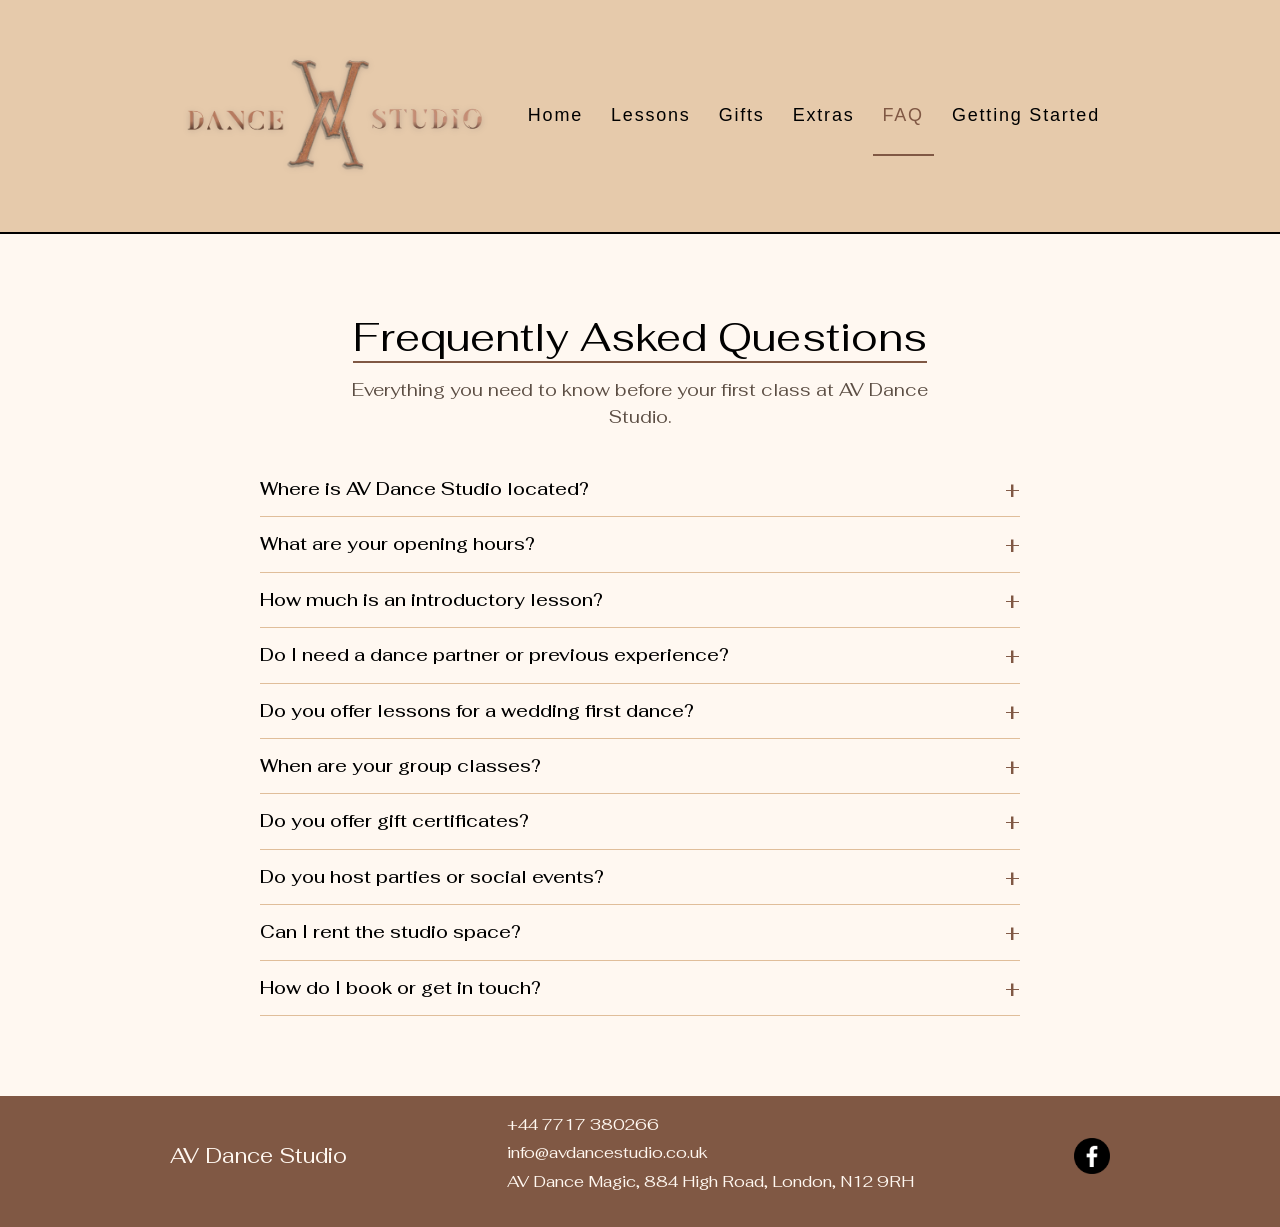
==== faq.html @ 324b555b "Add JavaScript functionality for navigation toggle and contact form submission; create new CSS style" ====
<!DOCTYPE html>
<html lang="en">
<head>
<meta charset="UTF-8">
<meta name="viewport" content="width=device-width, initial-scale=1.0">
<title>FAQs — Dance Classes & Lessons | AV Dance Studio, North Finchley</title>
<meta name="description" content="Got questions about dance classes in North Finchley? Find answers on pricing, partners, wedding lessons & more at AV Dance Studio.">
<link rel="canonical" href="https://www.avdancestudio.co.uk/faq.html">
<link rel="icon" type="image/webp" href="images/logo.webp">
<meta property="og:title" content="FAQs — Dance Classes & Lessons | AV Dance Studio">
<meta property="og:description" content="Got questions about dance classes in North Finchley? Find answers on pricing, partners, wedding lessons & more.">
<meta property="og:image" content="https://www.avdancestudio.co.uk/images/og-cover.webp">
<meta property="og:url" content="https://www.avdancestudio.co.uk/faq.html">
<meta property="og:type" content="website">
<meta property="og:locale" content="en_GB">
<script type="application/ld+json">
{
  "@context": "https://schema.org",
  "@type": "DanceSchool",
  "name": "AV Dance Studio",
  "image": "https://www.avdancestudio.co.uk/images/hero-bg.webp",
  "url": "https://www.avdancestudio.co.uk",
  "telephone": "+447717380266",
  "email": "info@avdancestudio.co.uk",
  "address": {
    "@type": "PostalAddress",
    "streetAddress": "884 High Road",
    "addressLocality": "London",
    "postalCode": "N12 9RH",
    "addressCountry": "GB"
  },
  "geo": {
    "@type": "GeoCoordinates",
    "latitude": "51.6156",
    "longitude": "-0.1731"
  },
  "areaServed": ["North Finchley", "North London", "London", "Barnet", "Finchley"],
  "openingHoursSpecification": [
    {
      "@type": "OpeningHoursSpecification",
      "dayOfWeek": ["Monday", "Tuesday", "Wednesday", "Thursday", "Friday"],
      "opens": "10:00",
      "closes": "21:00"
    }
  ],
  "priceRange": "££",
  "sameAs": [
    "https://www.facebook.com/avdancemagic"
  ]
}
</script>
<script type="application/ld+json">
{
  "@context": "https://schema.org",
  "@type": "FAQPage",
  "mainEntity": [
    {
      "@type": "Question",
      "name": "Where is AV Dance Studio located?",
      "acceptedAnswer": { "@type": "Answer", "text": "884 High Road, North Finchley, London N12 9RH." }
    },
    {
      "@type": "Question",
      "name": "What are your opening hours?",
      "acceptedAnswer": { "@type": "Answer", "text": "Monday to Friday, 10:00-21:00." }
    },
    {
      "@type": "Question",
      "name": "How much is an introductory lesson?",
      "acceptedAnswer": { "@type": "Answer", "text": "£20 for a single New Student Introductory lesson, or £25 for a couple." }
    },
    {
      "@type": "Question",
      "name": "Do I need a dance partner or previous experience?",
      "acceptedAnswer": { "@type": "Answer", "text": "No. Our beginner lessons welcome total beginners, with or without a partner." }
    },
    {
      "@type": "Question",
      "name": "Do you offer lessons for a wedding first dance?",
      "acceptedAnswer": { "@type": "Answer", "text": "Yes. Our Wedding Package includes 3 personal lessons for £180." }
    },
    {
      "@type": "Question",
      "name": "When are your group classes?",
      "acceptedAnswer": { "@type": "Answer", "text": "Every Wednesday and Saturday, £15 per person." }
    },
    {
      "@type": "Question",
      "name": "Do you offer gift certificates?",
      "acceptedAnswer": { "@type": "Answer", "text": "Yes, from £35 for a Children's Sample Lesson up to £260 (£280 for couples) for our Introductory Program." }
    },
    {
      "@type": "Question",
      "name": "Do you host parties or social events?",
      "acceptedAnswer": { "@type": "Answer", "text": "Yes. Children's balloon parties are £10 per hour per child, and our Latino Party for Adults runs every second Saturday at £15 per person." }
    },
    {
      "@type": "Question",
      "name": "Can I rent the studio space?",
      "acceptedAnswer": { "@type": "Answer", "text": "Yes. Contact us for details and availability on renting our main studio." }
    },
    {
      "@type": "Question",
      "name": "How do I book or get in touch?",
      "acceptedAnswer": { "@type": "Answer", "text": "Call +44 7717 380266, email info@avdancestudio.co.uk, or fill out the contact form." }
    }
  ]
}
</script>
<link rel="stylesheet" href="styles.css">
</head>
<body>

<a href="#faq" class="skip-link">Skip to main content</a>

<header class="site-header">
  <div class="header-inner">
    <a href="index.html" class="brand">
      <img src="images/logo.webp" width="1500" height="567" loading="lazy" alt="AV Dance Studio logo" class="brand-logo">
    </a>
    <nav class="main-nav">
      <ul>
        <li><a href="index.html">Home</a></li>
        <li><a href="lessons.html">Lessons</a></li>
        <li><a href="gifts.html">Gifts</a></li>
        <li><a href="other-services.html">Extras</a></li>
        <li><a href="faq.html" class="active">FAQ</a></li>
        <li><a href="getting-started.html">Getting Started</a></li>
      </ul>
    </nav>
  </div>
  <button class="nav-toggle" id="nav-toggle" aria-label="Toggle navigation" aria-expanded="false">
    <span></span><span></span><span></span>
  </button>
  <nav class="mobile-nav" id="main-nav">
    <ul>
      <li><a href="index.html">Home</a></li>
      <li><a href="lessons.html">Lessons</a></li>
      <li><a href="gifts.html">Gifts</a></li>
      <li><a href="other-services.html">Extras</a></li>
      <li><a href="faq.html" class="active">FAQ</a></li>
      <li><a href="getting-started.html">Getting Started</a></li>
    </ul>
  </nav>
</header>

<section class="faq" id="faq">
  <div class="container">
    <h1 class="page-title">Frequently Asked Questions</h1>
    <p class="section-intro">Everything you need to know before your first class at AV Dance Studio.</p>
    <div class="faq-list">
      <details class="faq-item">
        <summary>Where is AV Dance Studio located?</summary>
        <p>884 High Road, North Finchley, London N12 9RH.</p>
      </details>
      <details class="faq-item">
        <summary>What are your opening hours?</summary>
        <p>Monday to Friday, 10:00-21:00.</p>
      </details>
      <details class="faq-item">
        <summary>How much is an introductory lesson?</summary>
        <p>£20 for a single New Student <a href="lessons.html" class="text-link">Introductory lesson</a>, or £25 for a couple.</p>
      </details>
      <details class="faq-item">
        <summary>Do I need a dance partner or previous experience?</summary>
        <p>No. Our <a href="lessons.html" class="text-link">beginner lessons</a> welcome total beginners, with or without a partner.</p>
      </details>
      <details class="faq-item">
        <summary>Do you offer lessons for a wedding first dance?</summary>
        <p>Yes. Our <a href="lessons.html" class="text-link">Wedding Package</a> includes 3 personal lessons for £180.</p>
      </details>
      <details class="faq-item">
        <summary>When are your group classes?</summary>
        <p>Every Wednesday and Saturday, £15 per person — see <a href="other-services.html" class="text-link">Group Classes</a> for more.</p>
      </details>
      <details class="faq-item">
        <summary>Do you offer gift certificates?</summary>
        <p>Yes, from £35 up to £260 (£280 for couples) — see our full <a href="gifts.html" class="text-link">Gift Certificates</a> pricing.</p>
      </details>
      <details class="faq-item">
        <summary>Do you host parties or social events?</summary>
        <p>Yes. Children's parties, adult Latino nights, and studio hire — see <a href="other-services.html" class="text-link">Extras</a> for details.</p>
      </details>
      <details class="faq-item">
        <summary>Can I rent the studio space?</summary>
        <p>Yes. <a href="getting-started.html" class="text-link">Contact us</a> for details and availability on renting our main studio.</p>
      </details>
      <details class="faq-item">
        <summary>How do I book or get in touch?</summary>
        <p>Call +44 7717 380266, email info@avdancestudio.co.uk, or fill out the <a href="getting-started.html" class="text-link">contact form</a>.</p>
      </details>
    </div>
  </div>
</section>

<footer class="site-footer">
  <div class="container footer-grid">
    <p class="footer-title">AV Dance Studio</p>
    <div class="footer-contact">
      <p><a href="tel:+447717380266">+44 7717 380266</a></p>
      <p><a href="mailto:info@avdancestudio.co.uk">info@avdancestudio.co.uk</a></p>
      <p>AV Dance Magic, 884 High Road, London, N12 9RH</p>
    </div>
    <a href="https://www.facebook.com/avdancemagic" target="_blank" rel="noopener" class="footer-social">
      <img src="images/facebook.webp" width="201" height="201" loading="lazy" alt="AV Dance Studio on Facebook">
    </a>
  </div>
</footer>

<script src="script.js" defer></script>
</body>
</html>
---- styles.css ----
@import url('https://fonts.googleapis.com/css2?family=Fahkwang:wght@300;400;500;600&display=swap');

:root {
  --cream: #FFF8F1;
  --brown: #5B4D43;
  --copper: #805844;
  --tan: #E0BE9A;
  --box-bg: rgba(224, 190, 154, 0.8);
  --black: #000000;
  --gray: #E2E2E2;
  --success: #05C8A1;
  --font: 'Fahkwang', sans-serif;
  --font-nav: 'Helvetica Neue', Helvetica, Arial, sans-serif;
}

* { box-sizing: border-box; margin: 0; padding: 0; }

html { scroll-behavior: smooth; }

#top, #about, #lessons, #gifts, #other-services, #faq, #getting-started {
  scroll-margin-top: 152px;
}

body {
  font-family: var(--font);
  color: var(--black);
  background: var(--cream);
  line-height: 1.4em;
}

img { max-width: 100%; display: block; }

.container {
  max-width: 980px;
  margin: 0 auto;
  padding: 0 20px;
}

a { color: inherit; text-decoration: none; }

h1, h2, h3, p { font-family: var(--font); font-weight: 400; }

/* Shared page title (About Us, Lessons, Gift Certificates, FAQ, Start Dancing Today) */
.page-title {
  font-size: 40px;
  font-weight: 400;
  line-height: 1.15em;
  text-align: center;
  overflow-wrap: break-word;
  margin-bottom: 16px;
  text-decoration: underline;
  text-decoration-color: var(--copper);
  text-decoration-thickness: 2px;
  text-underline-offset: 10px;
}

/* Skip link */
.skip-link {
  position: absolute;
  top: -40px;
  left: 0;
  background: #000;
  color: #fff;
  padding: 8px 16px;
  z-index: 1000;
  text-decoration: none;
  font-size: 14px;
  transition: top 0.2s ease;
}

.skip-link:focus {
  top: 0;
}

/* Header / Nav */
.site-header {
  background: var(--box-bg);
  border-bottom: 2px solid var(--black);
  position: sticky;
  top: 0;
  z-index: 100;
}

.header-inner {
  max-width: 980px;
  margin: 0 auto;
  padding: 56px 20px;
  display: flex;
  align-items: center;
  justify-content: space-between;
  gap: 24px;
  min-height: 170px;
  position: relative;
  transition: padding 0.2s ease, min-height 0.2s ease;
}

.brand-logo {
  height: 120px;
  width: auto;
  filter: drop-shadow(0 1px 3px rgba(0, 0, 0, 0.18));
  transition: height 0.2s ease;
}

.main-nav ul {
  list-style: none;
  display: flex;
  gap: 8px;
}

.main-nav a {
  display: block;
  padding: 28px 10px;
  font-family: var(--font-nav);
  font-size: 18px;
  letter-spacing: 0.1em;
  color: var(--black);
  border-bottom: 2px solid transparent;
  transition: border-color 0.2s ease;
  white-space: nowrap;
}

.main-nav a:hover,
.main-nav a:focus {
  border-bottom-color: var(--black);
  text-decoration: underline;
}

.main-nav a.active {
  color: var(--copper);
  border-bottom-color: var(--copper);
}

.mobile-nav { display: none; }

.nav-toggle {
  display: none;
  flex-direction: column;
  justify-content: space-between;
  width: 28px;
  height: 20px;
  background: none;
  border: none;
  cursor: pointer;
  padding: 0;
  position: absolute;
  top: 50%;
  right: 20px;
  transform: translateY(-50%);
}

.nav-toggle span {
  display: block;
  height: 2px;
  width: 100%;
  background: var(--black);
}

/* Hero */
.hero {
  position: relative;
  min-height: 480px;
  display: flex;
  align-items: center;
  justify-content: center;
  overflow: hidden;
}

.hero-bg {
  position: absolute;
  inset: 0;
  width: 100%;
  height: 100%;
  object-fit: cover;
  object-position: 53% 0%;
}

.hero-overlay {
  position: absolute;
  inset: 0;
  background: rgba(0, 0, 0, 0.25);
}

.hero-content {
  position: relative;
  z-index: 1;
  text-align: center;
  color: var(--cream);
  padding: 40px 20px;
}

.hero-content h1 {
  font-size: 60px;
  line-height: 1.15em;
  text-transform: uppercase;
  margin-bottom: 8px;
}

.hero-content h2 {
  font-size: 32px;
  line-height: 1.4em;
  font-weight: 400;
}

/* About */
.about { padding: 80px 0; }

.about-grid {
  display: flex;
  gap: 60px;
  align-items: flex-start;
}

.about-heading {
  flex: 0 0 38%;
  min-width: 0;
}

.about-text {
  flex: 1 1 62%;
  min-width: 0;
}

.about-text p { font-size: 16px; margin-bottom: 16px; }

.about-cta {
  margin-top: 48px;
  text-align: center;
  font-size: 20px;
  font-weight: 700;
}

.cta-link {
  color: var(--copper);
  text-decoration: underline;
  font-weight: 700;
}

.cta-link:hover { color: var(--brown); }

.text-link {
  color: var(--copper);
  text-decoration: underline;
}

.text-link:hover { color: var(--brown); }

/* Sections shared */
.lessons, .gifts { padding: 80px 0; }
.lessons { background: var(--cream); }
.gifts { background: #FBF3E9; }

.section-intro {
  max-width: 640px;
  margin: 0 auto 48px;
  text-align: center;
  font-size: 18px;
  line-height: 1.5em;
  color: var(--brown);
}

/* Other Services subsections */
.subsection { margin-top: 56px; }
.subsection:first-of-type { margin-top: 0; }

.subsection-title {
  font-size: 26px;
  font-weight: 500;
  text-align: center;
  color: var(--copper);
  margin-bottom: 24px;
  padding-bottom: 12px;
  border-bottom: 1px solid var(--tan);
}

/* Row cards: always their natural (original) size. Only the Gift
   Certificates section is allowed to place two side by side, and only
   once the screen is wide enough to fit two of them at once. */
.rows {
  display: grid;
  grid-template-columns: minmax(min(660px, 100%), 660px);
  justify-content: center;
  gap: 32px;
}

.gifts .container {
  max-width: 1420px;
}

.gifts .rows {
  grid-template-columns: repeat(auto-fit, minmax(min(660px, 100%), 660px));
}

/* Once there's room for two gift boxes side by side, the outer margin
   can shrink, but a visible gap from the edge must remain. */
@media (min-width: 1392px) {
  .gifts .container {
    padding: 0 10px;
  }
}

.row-card {
  background: var(--box-bg);
  display: flex;
  align-items: stretch;
  gap: 24px;
  overflow: hidden;
  height: 260px;
  min-width: 0;
}

.row-card img {
  flex: 0 0 240px;
  width: 240px;
  height: 100%;
  object-fit: cover;
}

.row-card img.logo-fill {
  object-fit: contain;
  background: var(--box-bg);
}

.row-content {
  flex: 1 1 auto;
  min-width: 0;
  padding: 20px 20px 20px 0;
  display: flex;
  flex-direction: column;
  justify-content: center;
  gap: 4px;
  overflow: hidden;
}

.card-title { font-size: 22px; font-weight: 400; margin-bottom: 4px; line-height: 1.2em; }
.row-content p { font-size: 16px; }

.row-content ul {
  list-style: none;
  font-size: 14px;
  margin-bottom: 4px;
}

.btn {
  display: inline-block;
  align-self: flex-start;
  margin-top: 16px;
  padding: 12px 28px;
  background: var(--copper);
  color: var(--cream);
  font-family: var(--font-nav);
  font-size: 14px;
  letter-spacing: 0.02em;
  border: 1px solid var(--copper);
  transition: all 0.2s ease;
  cursor: pointer;
}

.btn:hover {
  background: var(--cream);
  color: var(--copper);
}

.row-content .btn {
  margin-top: 8px;
  padding: 8px 22px;
  flex-shrink: 0;
}

/* FAQ */
.faq { background: var(--cream); padding: 80px 0; }

.faq-list {
  max-width: 760px;
  margin: 0 auto;
  display: flex;
  flex-direction: column;
  gap: 16px;
}

.faq-item {
  border-bottom: 1px solid var(--tan);
  padding-bottom: 16px;
}

.faq-item summary {
  cursor: pointer;
  font-size: 18px;
  font-weight: 500;
  list-style: none;
  position: relative;
  padding-right: 32px;
}

.faq-item summary::-webkit-details-marker { display: none; }

.faq-item summary::after {
  content: '+';
  position: absolute;
  right: 0;
  top: 0;
  font-size: 22px;
  color: var(--copper);
}

.faq-item[open] summary::after { content: '\2212'; }

.faq-item p {
  font-size: 16px;
  line-height: 1.5em;
  margin-top: 8px;
}

/* Getting Started */
.cta { background: var(--cream); padding: 80px 0; }

.cta-panel-grid {
  display: flex;
  gap: 60px;
  align-items: flex-start;
}

.cta-info {
  flex: 1 1 50%;
  min-width: 0;
}

.cta-info p { font-size: 16px; line-height: 1.6em; margin-bottom: 16px; color: var(--black); }

.contact-form {
  flex: 1 1 50%;
  min-width: 0;
  display: flex;
  flex-direction: column;
  gap: 20px;
}

.field { display: flex; flex-direction: column; gap: 6px; }

.field label { font-size: 14px; color: var(--black); }

.field input,
.field select,
.field textarea {
  font-family: var(--font-nav);
  font-size: 16px;
  padding: 12px;
  border: 1px solid var(--black);
  background: var(--cream);
  color: var(--black);
}

.field input:focus,
.field select:focus,
.field textarea:focus {
  outline: none;
  border-width: 2px;
}

.field textarea { min-height: 100px; resize: vertical; }

.contact-form .btn { align-self: center; }

.form-success {
  text-align: center;
  color: var(--success);
  font-size: 21px;
  margin-top: 8px;
}

/* Footer */
.site-footer {
  background: var(--copper);
  color: var(--cream);
  padding: 18px 0 28px;
}

.footer-grid {
  display: flex;
  align-items: center;
  justify-content: space-between;
  flex-wrap: wrap;
  gap: 24px;
}

.footer-title { font-size: 21px; }

.footer-contact p { font-size: 16px; margin-bottom: 6px; }

.footer-social img { width: 36px; height: 36px; }

/* Shrink the sticky header on short viewports so it doesn't eat the screen */
@media (max-height: 700px) {
  .header-inner {
    padding: 14px 20px;
    min-height: auto;
  }

  .brand-logo { height: 56px; }

  .main-nav a { padding: 10px; }
}

/* Responsive */
@media (max-width: 600px) {
  .row-card { flex-direction: column; height: auto; }
  .row-card img { width: 100%; flex-basis: auto; height: 180px; }
  .row-content { padding: 16px; justify-content: flex-start; }
}

@media (max-width: 767px) {
  .header-inner {
    display: flex;
    justify-content: flex-start;
    padding: 20px 20px;
    min-height: auto;
  }

  .brand-logo { height: 56px; }

  .main-nav { display: none; }

  .mobile-nav {
    position: absolute;
    top: 100%;
    left: 0;
    right: 0;
    background: var(--cream);
    border-bottom: 2px solid var(--black);
    display: none;
  }

  .mobile-nav.open { display: block; }

  .mobile-nav ul {
    list-style: none;
    flex-direction: column;
    gap: 0;
  }

  .mobile-nav a {
    display: block;
    padding: 16px 20px;
    font-family: var(--font-nav);
    font-size: 16px;
    letter-spacing: 0.1em;
    color: var(--black);
    border-bottom: 1px solid var(--gray);
  }

  .mobile-nav a.active {
    color: var(--copper);
    font-weight: 600;
  }

  .nav-toggle { display: flex; }

  #top, #about, #lessons, #gifts, #other-services, #faq, #getting-started {
    scroll-margin-top: 80px;
  }

  .hero-content h1 { font-size: 34px; }
  .hero-content h2 { font-size: 20px; }

  .about-grid { flex-direction: column; gap: 24px; }
  .about-heading { flex-basis: auto; }
  .about-text { flex-basis: auto; }

  .page-title { font-size: 26px; }
  .subsection-title { font-size: 20px; }
  .section-intro { font-size: 16px; }

  .cta-panel-grid { flex-direction: column; gap: 40px; }
  .cta-info, .contact-form { flex-basis: auto; }

  .footer-grid { flex-direction: column; text-align: center; }
}
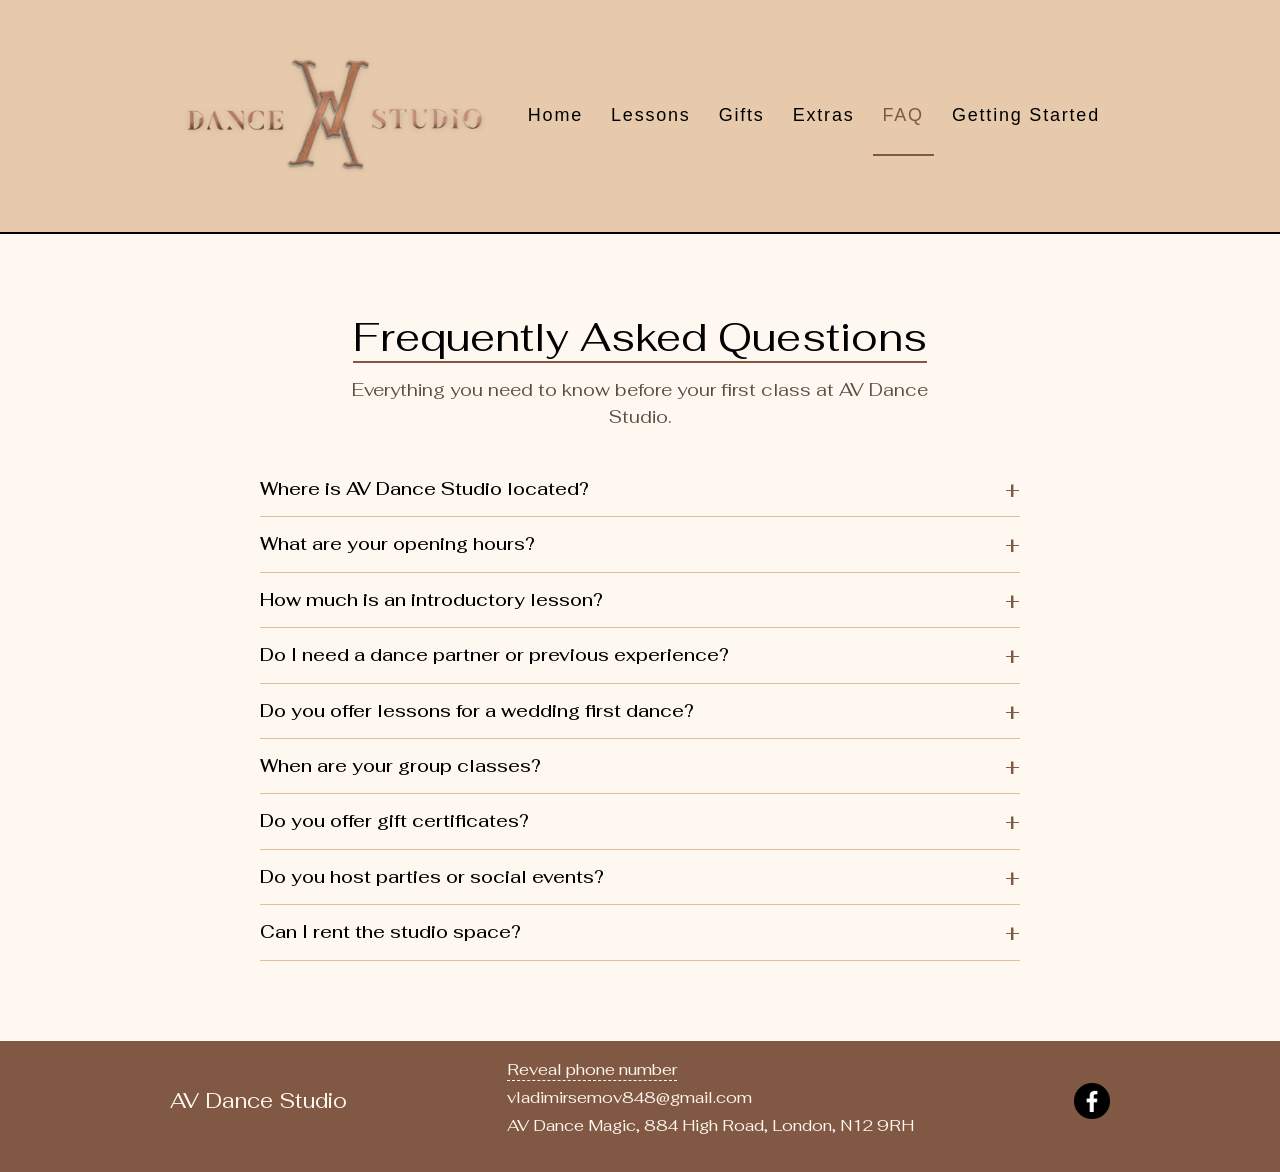
==== commit 86eff1b6: "Implement phone reveal feature in footer; update contact details and enhance styling" ====
--- a/faq.html
+++ b/faq.html
@@ -98,11 +98,6 @@
       "@type": "Question",
       "name": "Can I rent the studio space?",
       "acceptedAnswer": { "@type": "Answer", "text": "Yes. Contact us for details and availability on renting our main studio." }
-    },
-    {
-      "@type": "Question",
-      "name": "How do I book or get in touch?",
-      "acceptedAnswer": { "@type": "Answer", "text": "Call +44 7717 380266, email info@avdancestudio.co.uk, or fill out the contact form." }
     }
   ]
 }
@@ -185,10 +180,6 @@
         <summary>Can I rent the studio space?</summary>
         <p>Yes. <a href="getting-started.html" class="text-link">Contact us</a> for details and availability on renting our main studio.</p>
       </details>
-      <details class="faq-item">
-        <summary>How do I book or get in touch?</summary>
-        <p>Call +44 7717 380266, email info@avdancestudio.co.uk, or fill out the <a href="getting-started.html" class="text-link">contact form</a>.</p>
-      </details>
     </div>
   </div>
 </section>
@@ -197,8 +188,8 @@
   <div class="container footer-grid">
     <p class="footer-title">AV Dance Studio</p>
     <div class="footer-contact">
-      <p><a href="tel:+447717380266">+44 7717 380266</a></p>
-      <p><a href="mailto:info@avdancestudio.co.uk">info@avdancestudio.co.uk</a></p>
+      <p><span class="footer-phone-reveal" role="button" tabindex="0">Reveal phone number</span></p>
+      <p><a href="mailto:vladimirsemov848@gmail.com">vladimirsemov848@gmail.com</a></p>
       <p>AV Dance Magic, 884 High Road, London, N12 9RH</p>
     </div>
     <a href="https://www.facebook.com/avdancemagic" target="_blank" rel="noopener" class="footer-social">
--- a/styles.css
+++ b/styles.css
@@ -4,6 +4,8 @@
   --cream: #FFF8F1;
   --brown: #5B4D43;
   --copper: #805844;
+  --gold: #C9A227;
+  --crimson: #6E0D25;
   --tan: #E0BE9A;
   --box-bg: rgba(224, 190, 154, 0.8);
   --black: #000000;
@@ -26,6 +28,34 @@
   color: var(--black);
   background: var(--cream);
   line-height: 1.4em;
+}
+
+/* Custom cursor trail: fading music notes */
+.cursor-note {
+  position: fixed;
+  top: 0;
+  left: 0;
+  pointer-events: none;
+  z-index: 9999;
+  font-size: 20px;
+  line-height: 1;
+  color: var(--copper);
+  animation: note-fade 900ms ease-out forwards;
+}
+
+@keyframes note-fade {
+  0% {
+    opacity: 0.9;
+    transform: translate(-50%, -50%) rotate(var(--note-rot, 0deg)) scale(1);
+  }
+  100% {
+    opacity: 0;
+    transform: translate(-50%, -50%) rotate(var(--note-rot, 0deg)) translateY(-16px) scale(0.8);
+  }
+}
+
+@media (hover: none), (pointer: coarse) {
+  .cursor-note { display: none; }
 }
 
 img { max-width: 100%; display: block; }
@@ -426,45 +456,57 @@
 
 .cta-info p { font-size: 16px; line-height: 1.6em; margin-bottom: 16px; color: var(--black); }
 
-.contact-form {
+/* Phone reveal / callback request */
+.contact-options {
   flex: 1 1 50%;
   min-width: 0;
   display: flex;
   flex-direction: column;
-  gap: 20px;
-}
-
-.field { display: flex; flex-direction: column; gap: 6px; }
-
-.field label { font-size: 14px; color: var(--black); }
-
-.field input,
-.field select,
-.field textarea {
+}
+
+.contact-buttons-row {
+  display: flex;
+  flex-direction: column;
+  align-items: center;
+  gap: 12px;
+}
+
+.contact-btn {
+  display: inline-flex;
+  align-items: center;
+  justify-content: center;
+  align-self: center;
+  gap: 10px;
+  width: 300px;
+  max-width: 100%;
   font-family: var(--font-nav);
-  font-size: 16px;
-  padding: 12px;
-  border: 1px solid var(--black);
-  background: var(--cream);
+  font-size: 17px;
+  letter-spacing: 0.02em;
+  padding: 16px 36px;
+  margin-top: 0;
+}
+
+.phone-icon {
+  width: 16px;
+  height: 16px;
+  flex-shrink: 0;
+}
+
+.phone-link {
+  display: inline-block;
   color: var(--black);
-}
-
-.field input:focus,
-.field select:focus,
-.field textarea:focus {
-  outline: none;
-  border-width: 2px;
-}
-
-.field textarea { min-height: 100px; resize: vertical; }
-
-.contact-form .btn { align-self: center; }
-
-.form-success {
-  text-align: center;
-  color: var(--success);
-  font-size: 21px;
-  margin-top: 8px;
+  font-size: 20px;
+  font-weight: 700;
+  border-bottom: 2px solid var(--copper);
+}
+
+.phone-link:hover { color: var(--copper); }
+
+.callback-divider {
+  font-size: 12px;
+  letter-spacing: 0.1em;
+  text-transform: uppercase;
+  color: var(--brown);
 }
 
 /* Footer */
@@ -485,6 +527,14 @@
 .footer-title { font-size: 21px; }
 
 .footer-contact p { font-size: 16px; margin-bottom: 6px; }
+
+.footer-phone-reveal {
+  cursor: pointer;
+  border-bottom: 1px dashed var(--cream);
+  transition: opacity 0.2s ease;
+}
+
+.footer-phone-reveal:hover { opacity: 0.75; }
 
 .footer-social img { width: 36px; height: 36px; }
 
@@ -570,7 +620,7 @@
   .section-intro { font-size: 16px; }
 
   .cta-panel-grid { flex-direction: column; gap: 40px; }
-  .cta-info, .contact-form { flex-basis: auto; }
+  .cta-info, .contact-options { flex-basis: auto; }
 
   .footer-grid { flex-direction: column; text-align: center; }
 }
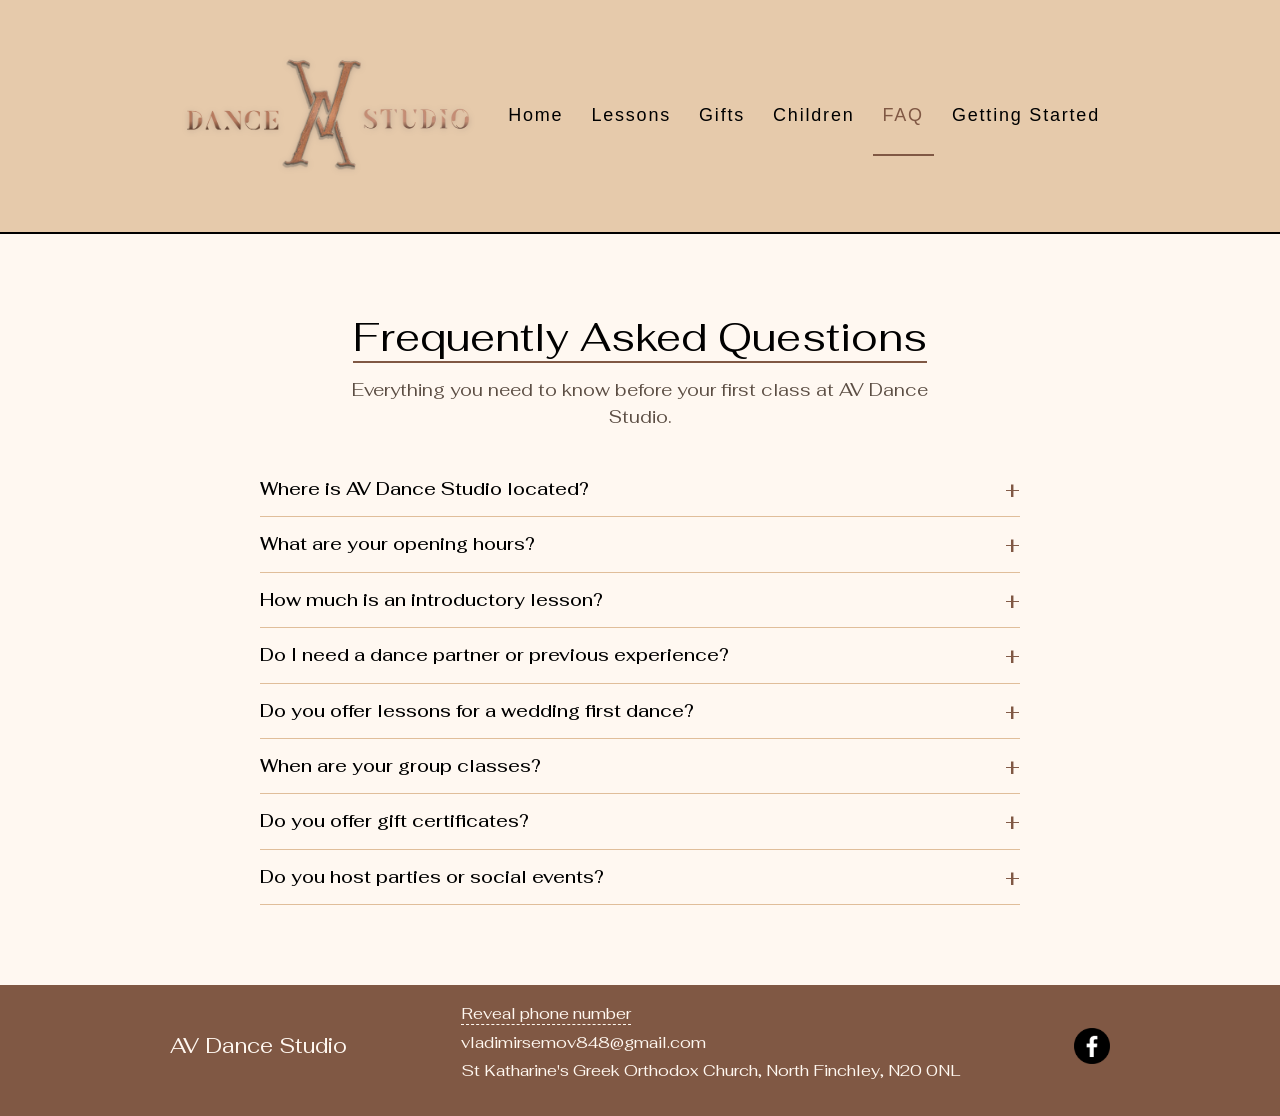
==== commit b270ad5b: "Update contact information across multiple pages; replace old address with new location and enhance " ====
--- a/faq.html
+++ b/faq.html
@@ -24,15 +24,10 @@
   "email": "info@avdancestudio.co.uk",
   "address": {
     "@type": "PostalAddress",
-    "streetAddress": "884 High Road",
-    "addressLocality": "London",
-    "postalCode": "N12 9RH",
+    "streetAddress": "St Katharine's Greek Orthodox Church",
+    "addressLocality": "North Finchley",
+    "postalCode": "N20 0NL",
     "addressCountry": "GB"
-  },
-  "geo": {
-    "@type": "GeoCoordinates",
-    "latitude": "51.6156",
-    "longitude": "-0.1731"
   },
   "areaServed": ["North Finchley", "North London", "London", "Barnet", "Finchley"],
   "openingHoursSpecification": [
@@ -57,7 +52,7 @@
     {
       "@type": "Question",
       "name": "Where is AV Dance Studio located?",
-      "acceptedAnswer": { "@type": "Answer", "text": "884 High Road, North Finchley, London N12 9RH." }
+      "acceptedAnswer": { "@type": "Answer", "text": "St Katharine's Greek Orthodox Church, North Finchley, N20 0NL." }
     },
     {
       "@type": "Question",
@@ -93,11 +88,6 @@
       "@type": "Question",
       "name": "Do you host parties or social events?",
       "acceptedAnswer": { "@type": "Answer", "text": "Yes. Children's balloon parties are £10 per hour per child, and our Latino Party for Adults runs every second Saturday at £15 per person." }
-    },
-    {
-      "@type": "Question",
-      "name": "Can I rent the studio space?",
-      "acceptedAnswer": { "@type": "Answer", "text": "Yes. Contact us for details and availability on renting our main studio." }
     }
   ]
 }
@@ -118,7 +108,7 @@
         <li><a href="index.html">Home</a></li>
         <li><a href="lessons.html">Lessons</a></li>
         <li><a href="gifts.html">Gifts</a></li>
-        <li><a href="other-services.html">Extras</a></li>
+        <li><a href="other-services.html">Children</a></li>
         <li><a href="faq.html" class="active">FAQ</a></li>
         <li><a href="getting-started.html">Getting Started</a></li>
       </ul>
@@ -132,7 +122,7 @@
       <li><a href="index.html">Home</a></li>
       <li><a href="lessons.html">Lessons</a></li>
       <li><a href="gifts.html">Gifts</a></li>
-      <li><a href="other-services.html">Extras</a></li>
+      <li><a href="other-services.html">Children</a></li>
       <li><a href="faq.html" class="active">FAQ</a></li>
       <li><a href="getting-started.html">Getting Started</a></li>
     </ul>
@@ -146,7 +136,7 @@
     <div class="faq-list">
       <details class="faq-item">
         <summary>Where is AV Dance Studio located?</summary>
-        <p>884 High Road, North Finchley, London N12 9RH.</p>
+        <p>St Katharine's Greek Orthodox Church, North Finchley, N20 0NL.</p>
       </details>
       <details class="faq-item">
         <summary>What are your opening hours?</summary>
@@ -166,7 +156,7 @@
       </details>
       <details class="faq-item">
         <summary>When are your group classes?</summary>
-        <p>Every Wednesday and Saturday, £15 per person — see <a href="other-services.html" class="text-link">Group Classes</a> for more.</p>
+        <p>Every Wednesday and Saturday, £15 per person.</p>
       </details>
       <details class="faq-item">
         <summary>Do you offer gift certificates?</summary>
@@ -174,11 +164,7 @@
       </details>
       <details class="faq-item">
         <summary>Do you host parties or social events?</summary>
-        <p>Yes. Children's parties, adult Latino nights, and studio hire — see <a href="other-services.html" class="text-link">Extras</a> for details.</p>
-      </details>
-      <details class="faq-item">
-        <summary>Can I rent the studio space?</summary>
-        <p>Yes. <a href="getting-started.html" class="text-link">Contact us</a> for details and availability on renting our main studio.</p>
+        <p>Yes. Children's parties — see <a href="other-services.html" class="text-link">Children</a> for details.</p>
       </details>
     </div>
   </div>
@@ -190,7 +176,7 @@
     <div class="footer-contact">
       <p><span class="footer-phone-reveal" role="button" tabindex="0">Reveal phone number</span></p>
       <p><a href="mailto:vladimirsemov848@gmail.com">vladimirsemov848@gmail.com</a></p>
-      <p>AV Dance Magic, 884 High Road, London, N12 9RH</p>
+      <p>St Katharine's Greek Orthodox Church, North Finchley, N20 0NL</p>
     </div>
     <a href="https://www.facebook.com/avdancemagic" target="_blank" rel="noopener" class="footer-social">
       <img src="images/facebook.webp" width="201" height="201" loading="lazy" alt="AV Dance Studio on Facebook">
--- a/styles.css
+++ b/styles.css
@@ -188,9 +188,9 @@
 /* Hero */
 .hero {
   position: relative;
-  min-height: 480px;
-  display: flex;
-  align-items: center;
+  min-height: 720px;
+  display: flex;
+  align-items: flex-start;
   justify-content: center;
   overflow: hidden;
 }
@@ -201,7 +201,7 @@
   width: 100%;
   height: 100%;
   object-fit: cover;
-  object-position: 53% 0%;
+  object-position: 48% 16%;
 }
 
 .hero-overlay {
@@ -219,14 +219,14 @@
 }
 
 .hero-content h1 {
-  font-size: 60px;
+  font-size: 52px;
   line-height: 1.15em;
   text-transform: uppercase;
   margin-bottom: 8px;
 }
 
 .hero-content h2 {
-  font-size: 32px;
+  font-size: 28px;
   line-height: 1.4em;
   font-weight: 400;
 }
@@ -608,8 +608,8 @@
     scroll-margin-top: 80px;
   }
 
-  .hero-content h1 { font-size: 34px; }
-  .hero-content h2 { font-size: 20px; }
+  .hero-content h1 { font-size: 32px; }
+  .hero-content h2 { font-size: 18px; }
 
   .about-grid { flex-direction: column; gap: 24px; }
   .about-heading { flex-basis: auto; }
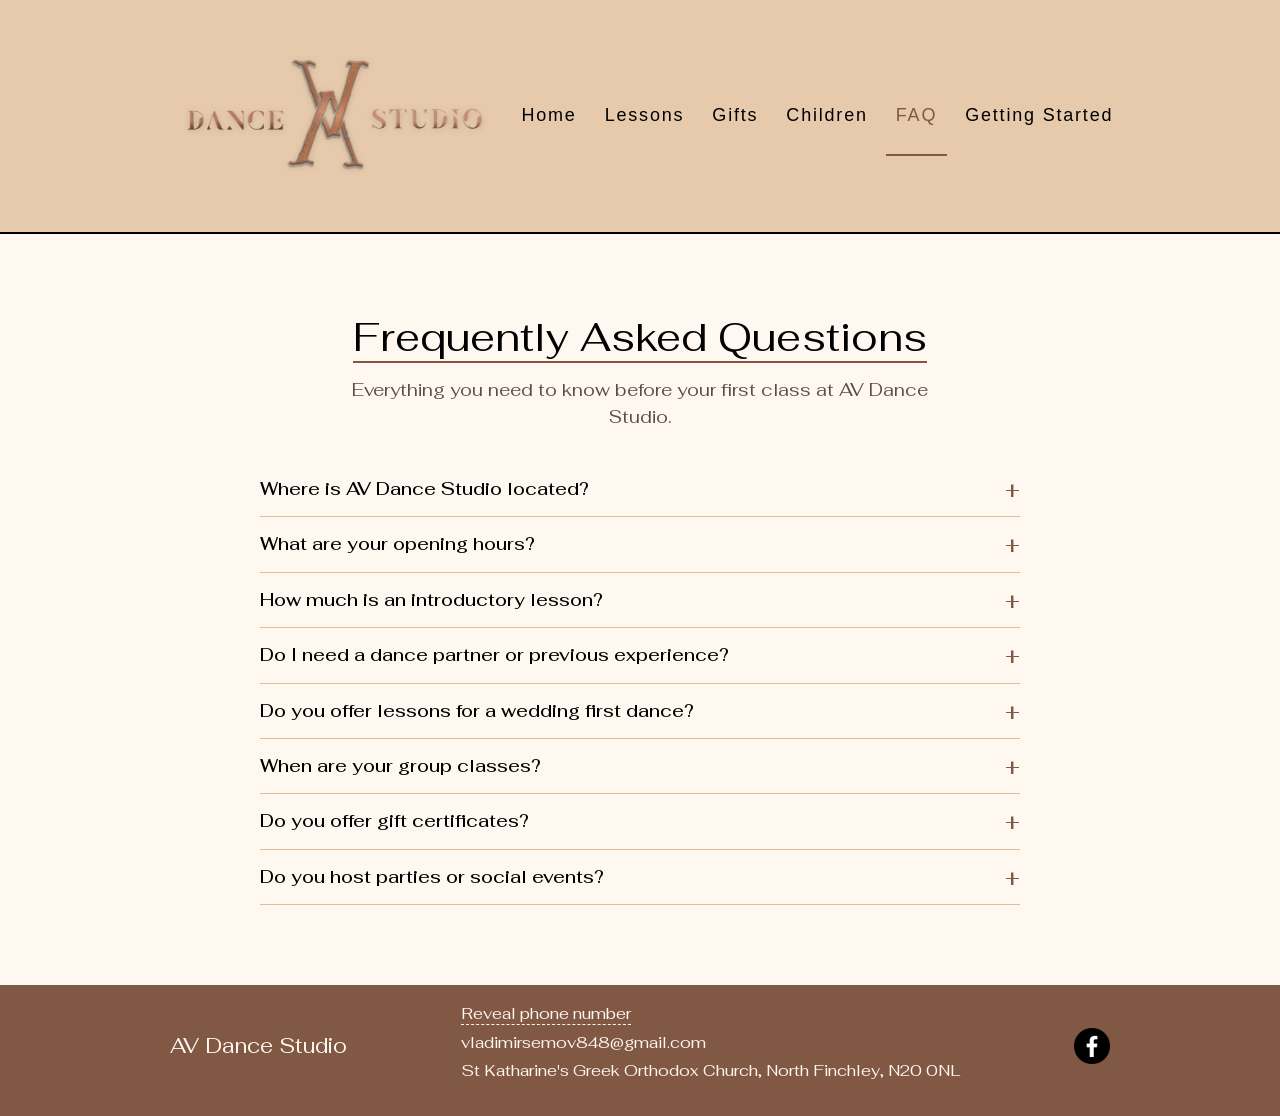
==== commit 8eaa3239: "Update hero image across multiple pages; replace old image with new version and enhance styling for " ====
--- a/faq.html
+++ b/faq.html
@@ -18,7 +18,7 @@
   "@context": "https://schema.org",
   "@type": "DanceSchool",
   "name": "AV Dance Studio",
-  "image": "https://www.avdancestudio.co.uk/images/hero-bg.webp",
+  "image": "https://www.avdancestudio.co.uk/images/hero-v2.webp",
   "url": "https://www.avdancestudio.co.uk",
   "telephone": "+447717380266",
   "email": "info@avdancestudio.co.uk",
--- a/styles.css
+++ b/styles.css
@@ -28,6 +28,10 @@
   color: var(--black);
   background: var(--cream);
   line-height: 1.4em;
+  min-height: 100vh;
+  min-height: 100dvh;
+  display: flex;
+  flex-direction: column;
 }
 
 /* Custom cursor trail: fading music notes */
@@ -67,6 +71,7 @@
 }
 
 a { color: inherit; text-decoration: none; }
+a:visited { color: inherit; }
 
 h1, h2, h3, p { font-family: var(--font); font-weight: 400; }
 
@@ -123,6 +128,8 @@
   position: relative;
   transition: padding 0.2s ease, min-height 0.2s ease;
 }
+
+.brand { flex-shrink: 0; }
 
 .brand-logo {
   height: 120px;
@@ -188,7 +195,7 @@
 /* Hero */
 .hero {
   position: relative;
-  min-height: 720px;
+  aspect-ratio: 5 / 2;
   display: flex;
   align-items: flex-start;
   justify-content: center;
@@ -201,7 +208,7 @@
   width: 100%;
   height: 100%;
   object-fit: cover;
-  object-position: 48% 16%;
+  object-position: 50% 33%;
 }
 
 .hero-overlay {
@@ -219,14 +226,14 @@
 }
 
 .hero-content h1 {
-  font-size: 52px;
+  font-size: clamp(36px, 6vw, 96px);
   line-height: 1.15em;
   text-transform: uppercase;
   margin-bottom: 8px;
 }
 
 .hero-content h2 {
-  font-size: 28px;
+  font-size: clamp(20px, 3vw, 48px);
   line-height: 1.4em;
   font-weight: 400;
 }
@@ -514,6 +521,7 @@
   background: var(--copper);
   color: var(--cream);
   padding: 18px 0 28px;
+  margin-top: auto;
 }
 
 .footer-grid {
@@ -557,7 +565,9 @@
   .row-content { padding: 16px; justify-content: flex-start; }
 }
 
-@media (max-width: 767px) {
+/* Header/nav collapse to the hamburger well before the logo + full nav
+   would run out of room and squash the logo */
+@media (max-width: 1000px) {
   .header-inner {
     display: flex;
     justify-content: flex-start;
@@ -603,13 +613,12 @@
   }
 
   .nav-toggle { display: flex; }
-
+}
+
+@media (max-width: 767px) {
   #top, #about, #lessons, #gifts, #other-services, #faq, #getting-started {
     scroll-margin-top: 80px;
   }
-
-  .hero-content h1 { font-size: 32px; }
-  .hero-content h2 { font-size: 18px; }
 
   .about-grid { flex-direction: column; gap: 24px; }
   .about-heading { flex-basis: auto; }
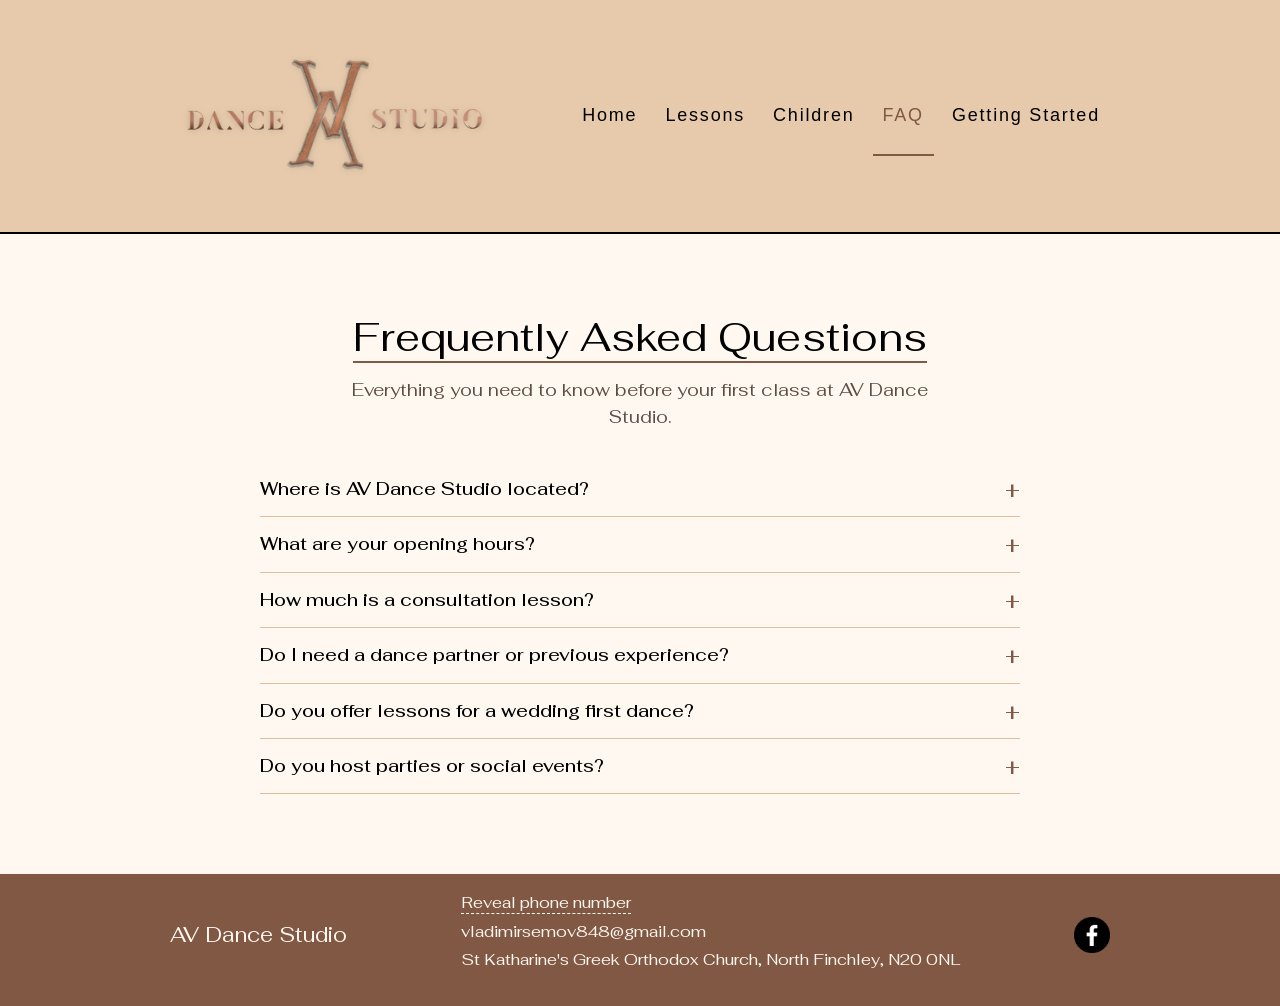
==== commit 19b10b17: "Refactor FAQ and lessons sections; update lesson terminology, remove gifts references, and enhance s" ====
--- a/faq.html
+++ b/faq.html
@@ -61,8 +61,8 @@
     },
     {
       "@type": "Question",
-      "name": "How much is an introductory lesson?",
-      "acceptedAnswer": { "@type": "Answer", "text": "£20 for a single New Student Introductory lesson, or £25 for a couple." }
+      "name": "How much is a consultation lesson?",
+      "acceptedAnswer": { "@type": "Answer", "text": "£20 for a single New Student Consultation lesson, or £25 for a couple." }
     },
     {
       "@type": "Question",
@@ -73,16 +73,6 @@
       "@type": "Question",
       "name": "Do you offer lessons for a wedding first dance?",
       "acceptedAnswer": { "@type": "Answer", "text": "Yes. Our Wedding Package includes 3 personal lessons for £180." }
-    },
-    {
-      "@type": "Question",
-      "name": "When are your group classes?",
-      "acceptedAnswer": { "@type": "Answer", "text": "Every Wednesday and Saturday, £15 per person." }
-    },
-    {
-      "@type": "Question",
-      "name": "Do you offer gift certificates?",
-      "acceptedAnswer": { "@type": "Answer", "text": "Yes, from £35 for a Children's Sample Lesson up to £260 (£280 for couples) for our Introductory Program." }
     },
     {
       "@type": "Question",
@@ -107,7 +97,6 @@
       <ul>
         <li><a href="index.html">Home</a></li>
         <li><a href="lessons.html">Lessons</a></li>
-        <li><a href="gifts.html">Gifts</a></li>
         <li><a href="other-services.html">Children</a></li>
         <li><a href="faq.html" class="active">FAQ</a></li>
         <li><a href="getting-started.html">Getting Started</a></li>
@@ -121,7 +110,6 @@
     <ul>
       <li><a href="index.html">Home</a></li>
       <li><a href="lessons.html">Lessons</a></li>
-      <li><a href="gifts.html">Gifts</a></li>
       <li><a href="other-services.html">Children</a></li>
       <li><a href="faq.html" class="active">FAQ</a></li>
       <li><a href="getting-started.html">Getting Started</a></li>
@@ -143,8 +131,8 @@
         <p>Monday to Friday, 10:00-21:00.</p>
       </details>
       <details class="faq-item">
-        <summary>How much is an introductory lesson?</summary>
-        <p>£20 for a single New Student <a href="lessons.html" class="text-link">Introductory lesson</a>, or £25 for a couple.</p>
+        <summary>How much is a consultation lesson?</summary>
+        <p>£20 for a single New Student <a href="lessons.html" class="text-link">Consultation lesson</a>, or £25 for a couple.</p>
       </details>
       <details class="faq-item">
         <summary>Do I need a dance partner or previous experience?</summary>
@@ -153,14 +141,6 @@
       <details class="faq-item">
         <summary>Do you offer lessons for a wedding first dance?</summary>
         <p>Yes. Our <a href="lessons.html" class="text-link">Wedding Package</a> includes 3 personal lessons for £180.</p>
-      </details>
-      <details class="faq-item">
-        <summary>When are your group classes?</summary>
-        <p>Every Wednesday and Saturday, £15 per person.</p>
-      </details>
-      <details class="faq-item">
-        <summary>Do you offer gift certificates?</summary>
-        <p>Yes, from £35 up to £260 (£280 for couples) — see our full <a href="gifts.html" class="text-link">Gift Certificates</a> pricing.</p>
       </details>
       <details class="faq-item">
         <summary>Do you host parties or social events?</summary>
--- a/styles.css
+++ b/styles.css
@@ -75,7 +75,7 @@
 
 h1, h2, h3, p { font-family: var(--font); font-weight: 400; }
 
-/* Shared page title (About Us, Lessons, Gift Certificates, FAQ, Start Dancing Today) */
+/* Shared page title (About Us, Lessons, Children, FAQ, Start Dancing Today) */
 .page-title {
   font-size: 40px;
   font-weight: 400;
@@ -567,7 +567,7 @@
 
 /* Header/nav collapse to the hamburger well before the logo + full nav
    would run out of room and squash the logo */
-@media (max-width: 1000px) {
+@media (max-width: 980px) {
   .header-inner {
     display: flex;
     justify-content: flex-start;
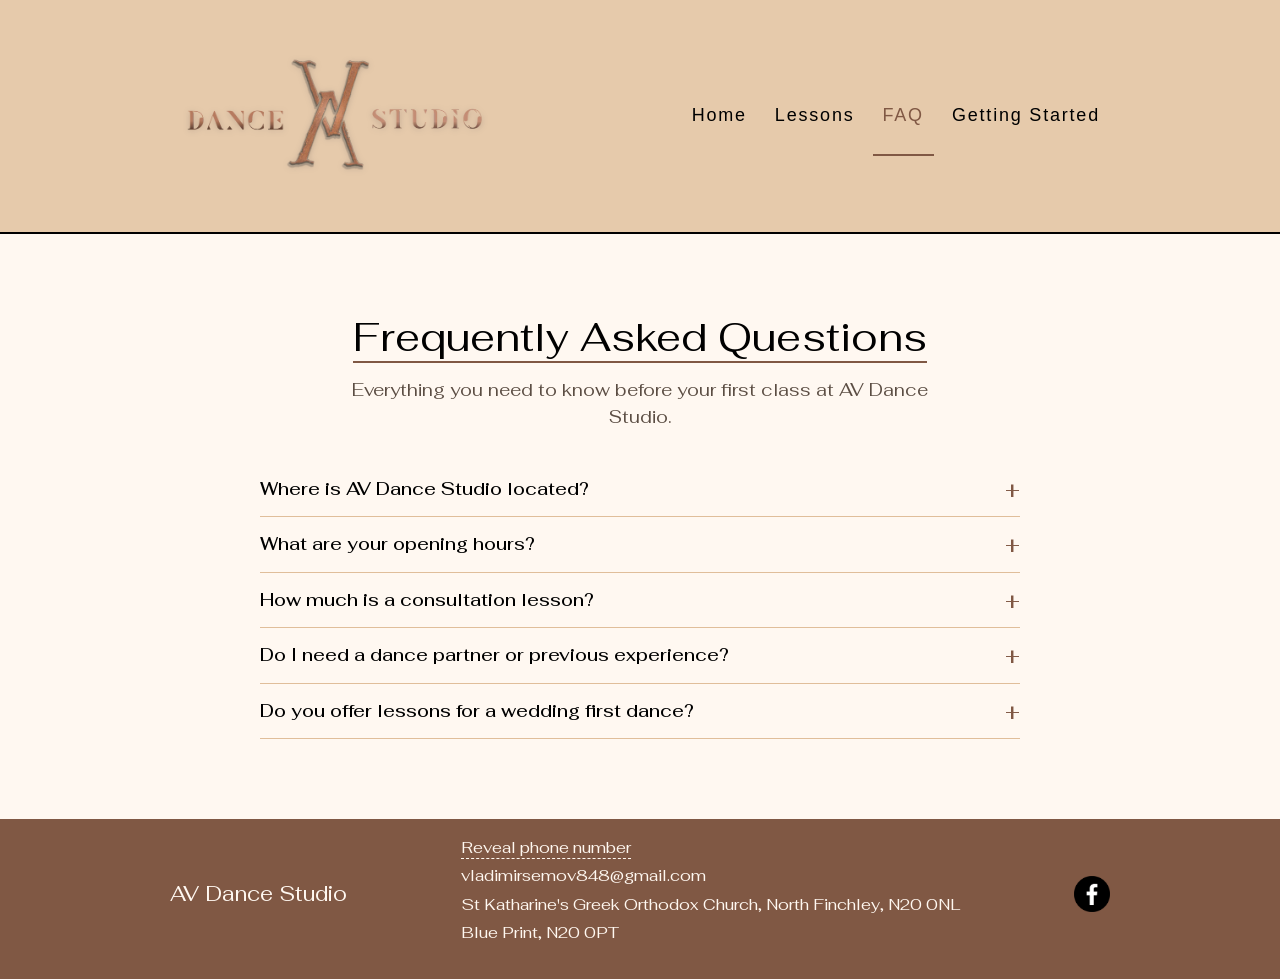
==== commit af083073: "Update contact information and lesson details; add new locations, adjust opening hours, and revise p" ====
--- a/faq.html
+++ b/faq.html
@@ -22,20 +22,29 @@
   "url": "https://www.avdancestudio.co.uk",
   "telephone": "+447717380266",
   "email": "info@avdancestudio.co.uk",
-  "address": {
-    "@type": "PostalAddress",
-    "streetAddress": "St Katharine's Greek Orthodox Church",
-    "addressLocality": "North Finchley",
-    "postalCode": "N20 0NL",
-    "addressCountry": "GB"
-  },
+  "address": [
+    {
+      "@type": "PostalAddress",
+      "streetAddress": "St Katharine's Greek Orthodox Church",
+      "addressLocality": "North Finchley",
+      "postalCode": "N20 0NL",
+      "addressCountry": "GB"
+    },
+    {
+      "@type": "PostalAddress",
+      "streetAddress": "Blue Print",
+      "addressLocality": "North Finchley",
+      "postalCode": "N20 0PT",
+      "addressCountry": "GB"
+    }
+  ],
   "areaServed": ["North Finchley", "North London", "London", "Barnet", "Finchley"],
   "openingHoursSpecification": [
     {
       "@type": "OpeningHoursSpecification",
       "dayOfWeek": ["Monday", "Tuesday", "Wednesday", "Thursday", "Friday"],
       "opens": "10:00",
-      "closes": "21:00"
+      "closes": "22:00"
     }
   ],
   "priceRange": "££",
@@ -52,12 +61,12 @@
     {
       "@type": "Question",
       "name": "Where is AV Dance Studio located?",
-      "acceptedAnswer": { "@type": "Answer", "text": "St Katharine's Greek Orthodox Church, North Finchley, N20 0NL." }
+      "acceptedAnswer": { "@type": "Answer", "text": "We teach at two locations: St Katharine's Greek Orthodox Church, North Finchley, N20 0NL, and Blue Print, N20 0PT." }
     },
     {
       "@type": "Question",
       "name": "What are your opening hours?",
-      "acceptedAnswer": { "@type": "Answer", "text": "Monday to Friday, 10:00-21:00." }
+      "acceptedAnswer": { "@type": "Answer", "text": "Monday to Friday, 10:00-22:00." }
     },
     {
       "@type": "Question",
@@ -72,12 +81,7 @@
     {
       "@type": "Question",
       "name": "Do you offer lessons for a wedding first dance?",
-      "acceptedAnswer": { "@type": "Answer", "text": "Yes. Our Wedding Package includes 3 personal lessons for £180." }
-    },
-    {
-      "@type": "Question",
-      "name": "Do you host parties or social events?",
-      "acceptedAnswer": { "@type": "Answer", "text": "Yes. Children's balloon parties are £10 per hour per child, and our Latino Party for Adults runs every second Saturday at £15 per person." }
+      "acceptedAnswer": { "@type": "Answer", "text": "Yes. Our Wedding Package includes 4 personal lessons for £200." }
     }
   ]
 }
@@ -97,7 +101,6 @@
       <ul>
         <li><a href="index.html">Home</a></li>
         <li><a href="lessons.html">Lessons</a></li>
-        <li><a href="other-services.html">Children</a></li>
         <li><a href="faq.html" class="active">FAQ</a></li>
         <li><a href="getting-started.html">Getting Started</a></li>
       </ul>
@@ -110,7 +113,6 @@
     <ul>
       <li><a href="index.html">Home</a></li>
       <li><a href="lessons.html">Lessons</a></li>
-      <li><a href="other-services.html">Children</a></li>
       <li><a href="faq.html" class="active">FAQ</a></li>
       <li><a href="getting-started.html">Getting Started</a></li>
     </ul>
@@ -124,11 +126,11 @@
     <div class="faq-list">
       <details class="faq-item">
         <summary>Where is AV Dance Studio located?</summary>
-        <p>St Katharine's Greek Orthodox Church, North Finchley, N20 0NL.</p>
+        <p>We teach at two locations: St Katharine's Greek Orthodox Church, North Finchley, N20 0NL, and Blue Print, N20 0PT.</p>
       </details>
       <details class="faq-item">
         <summary>What are your opening hours?</summary>
-        <p>Monday to Friday, 10:00-21:00.</p>
+        <p>Monday to Friday, 10:00-22:00.</p>
       </details>
       <details class="faq-item">
         <summary>How much is a consultation lesson?</summary>
@@ -140,11 +142,7 @@
       </details>
       <details class="faq-item">
         <summary>Do you offer lessons for a wedding first dance?</summary>
-        <p>Yes. Our <a href="lessons.html" class="text-link">Wedding Package</a> includes 3 personal lessons for £180.</p>
-      </details>
-      <details class="faq-item">
-        <summary>Do you host parties or social events?</summary>
-        <p>Yes. Children's parties — see <a href="other-services.html" class="text-link">Children</a> for details.</p>
+        <p>Yes. Our <a href="lessons.html" class="text-link">Wedding Package</a> includes 4 personal lessons for £200.</p>
       </details>
     </div>
   </div>
@@ -157,6 +155,7 @@
       <p><span class="footer-phone-reveal" role="button" tabindex="0">Reveal phone number</span></p>
       <p><a href="mailto:vladimirsemov848@gmail.com">vladimirsemov848@gmail.com</a></p>
       <p>St Katharine's Greek Orthodox Church, North Finchley, N20 0NL</p>
+      <p>Blue Print, N20 0PT</p>
     </div>
     <a href="https://www.facebook.com/avdancemagic" target="_blank" rel="noopener" class="footer-social">
       <img src="images/facebook.webp" width="201" height="201" loading="lazy" alt="AV Dance Studio on Facebook">
--- a/styles.css
+++ b/styles.css
@@ -19,7 +19,7 @@
 
 html { scroll-behavior: smooth; }
 
-#top, #about, #lessons, #gifts, #other-services, #faq, #getting-started {
+#top, #about, #lessons, #faq, #getting-started {
   scroll-margin-top: 152px;
 }
 
@@ -75,7 +75,7 @@
 
 h1, h2, h3, p { font-family: var(--font); font-weight: 400; }
 
-/* Shared page title (About Us, Lessons, Children, FAQ, Start Dancing Today) */
+/* Shared page title (About Us, Lessons, FAQ, Start Dancing Today) */
 .page-title {
   font-size: 40px;
   font-weight: 400;
@@ -282,9 +282,7 @@
 .text-link:hover { color: var(--brown); }
 
 /* Sections shared */
-.lessons, .gifts { padding: 80px 0; }
-.lessons { background: var(--cream); }
-.gifts { background: #FBF3E9; }
+.lessons { padding: 80px 0; background: var(--cream); }
 
 .section-intro {
   max-width: 640px;
@@ -295,23 +293,6 @@
   color: var(--brown);
 }
 
-/* Other Services subsections */
-.subsection { margin-top: 56px; }
-.subsection:first-of-type { margin-top: 0; }
-
-.subsection-title {
-  font-size: 26px;
-  font-weight: 500;
-  text-align: center;
-  color: var(--copper);
-  margin-bottom: 24px;
-  padding-bottom: 12px;
-  border-bottom: 1px solid var(--tan);
-}
-
-/* Row cards: always their natural (original) size. Only the Gift
-   Certificates section is allowed to place two side by side, and only
-   once the screen is wide enough to fit two of them at once. */
 .rows {
   display: grid;
   grid-template-columns: minmax(min(660px, 100%), 660px);
@@ -319,22 +300,6 @@
   gap: 32px;
 }
 
-.gifts .container {
-  max-width: 1420px;
-}
-
-.gifts .rows {
-  grid-template-columns: repeat(auto-fit, minmax(min(660px, 100%), 660px));
-}
-
-/* Once there's room for two gift boxes side by side, the outer margin
-   can shrink, but a visible gap from the edge must remain. */
-@media (min-width: 1392px) {
-  .gifts .container {
-    padding: 0 10px;
-  }
-}
-
 .row-card {
   background: var(--box-bg);
   display: flex;
@@ -350,11 +315,11 @@
   width: 240px;
   height: 100%;
   object-fit: cover;
-}
-
-.row-card img.logo-fill {
-  object-fit: contain;
-  background: var(--box-bg);
+  object-position: center 25%;
+}
+
+.row-card img.crop-center {
+  object-position: center center;
 }
 
 .row-content {
@@ -369,13 +334,8 @@
 }
 
 .card-title { font-size: 22px; font-weight: 400; margin-bottom: 4px; line-height: 1.2em; }
+.card-subtext { font-size: 13px; color: var(--brown); margin-top: -2px; }
 .row-content p { font-size: 16px; }
-
-.row-content ul {
-  list-style: none;
-  font-size: 14px;
-  margin-bottom: 4px;
-}
 
 .btn {
   display: inline-block;
@@ -567,7 +527,7 @@
 
 /* Header/nav collapse to the hamburger well before the logo + full nav
    would run out of room and squash the logo */
-@media (max-width: 980px) {
+@media (max-width: 750px) {
   .header-inner {
     display: flex;
     justify-content: flex-start;
@@ -616,7 +576,7 @@
 }
 
 @media (max-width: 767px) {
-  #top, #about, #lessons, #gifts, #other-services, #faq, #getting-started {
+  #top, #about, #lessons, #faq, #getting-started {
     scroll-margin-top: 80px;
   }
 
@@ -625,7 +585,6 @@
   .about-text { flex-basis: auto; }
 
   .page-title { font-size: 26px; }
-  .subsection-title { font-size: 20px; }
   .section-intro { font-size: 16px; }
 
   .cta-panel-grid { flex-direction: column; gap: 40px; }
